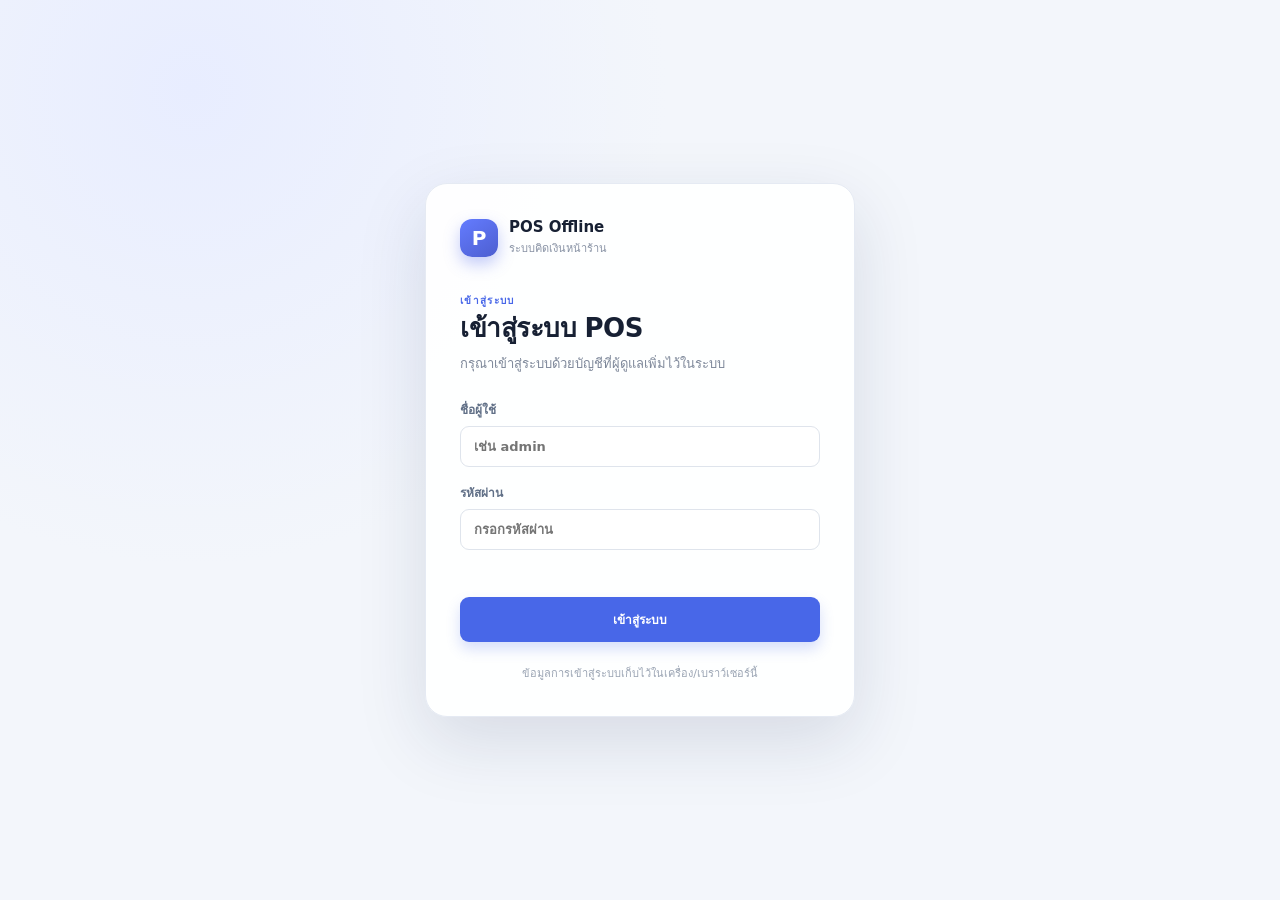
==== index.html @ cd7823b2 "Create standalone barcode POS project" ====
<!doctype html>
<html lang="th">
<head>
	<meta charset="UTF-8" />
	<meta name="viewport" content="width=device-width, initial-scale=1.0" />
	<meta name="theme-color" content="#0b1220" />
	<meta name="description" content="POS ออฟไลน์สำหรับร้านค้า" />
	<meta http-equiv="Cache-Control" content="no-cache, no-store, must-revalidate" />
	<meta http-equiv="Pragma" content="no-cache" />
	<link rel="manifest" href="./pos-offline/manifest.webmanifest" />
	<link rel="stylesheet" href="./pos-offline/styles-fixed.css?v=44" />
	<title>POS สแกนบาร์โค้ด - จุดขาย</title>
</head>
<body>
<script>window.POS_SHOP_ID='barcode-pos';window.POS_SHOP_NAME='POS สแกนบาร์โค้ด';window.POS_BARCODE_POS=true;</script>
<div class="auth-gate" id="authGate">
	<div class="auth-card">
		<div class="auth-brand"><div class="brand-mark">P</div><div><strong>POS Offline</strong><small>ระบบคิดเงินหน้าร้าน</small></div></div>
		<p class="eyebrow" id="authEyebrow">เข้าสู่ระบบ</p>
		<h1 id="authTitle">เข้าสู่ระบบ POS</h1>
		<p class="auth-description" id="authDescription">กรุณาเข้าสู่ระบบเพื่อใช้งานระบบขายสินค้า</p>
		<form id="authForm" autocomplete="on">
			<label>ชื่อผู้ใช้<input id="authUsername" name="username" autocomplete="username" required placeholder="เช่น admin" /></label>
			<label>รหัสผ่าน<input id="authPassword" name="password" type="password" autocomplete="current-password" required placeholder="กรอกรหัสผ่าน" /></label>
			<label class="auth-confirm-field" id="authConfirmField">ยืนยันรหัสผ่าน<input id="authConfirmPassword" name="confirmPassword" type="password" autocomplete="new-password" placeholder="กรอกรหัสผ่านอีกครั้ง" /></label>
			<p class="auth-message" id="authMessage" role="alert"></p>
			<button class="primary-button auth-submit" type="submit" id="authSubmit">เข้าสู่ระบบ</button>
		</form>
		<p class="auth-note">ข้อมูลการเข้าสู่ระบบเก็บไว้ในเครื่อง/เบราว์เซอร์นี้</p>
	</div>
</div>
<div class="app-shell">
	<aside class="sidebar">
		<div class="brand">
			<div class="brand-mark">P</div>
			<div><strong>POS Offline</strong><small>ระบบคิดเงินหน้าร้าน</small></div>
		</div>
		<nav class="nav-list" aria-label="เมนูหลัก"><button class="nav-item active" data-view="sales"><span>▣</span> ขายสินค้า</button><button class="nav-item" data-view="products"><span>□</span> จัดการสินค้า</button><button class="nav-item" data-view="reports"><span>◒</span> รายงานยอดขาย</button><button class="nav-item" data-view="settings"><span>⚙</span> ตั้งค่าร้าน</button></nav>
		<div class="sidebar-footer">
			<div class="offline-pill"><i></i> ทำงานแบบออฟไลน์</div>
			<div class="version">v1.0 &bull; ข้อมูลเก็บในเครื่องนี้</div>
		</div>
	</aside>
	<main class="main-content"><header class="topbar">
		<div class="mobile-brand">
			<div class="brand-mark">P</div>
			<strong>POS Offline</strong></div>
		<div class="topbar-store"><span class="store-dot"></span><span id="storeNameTop">ร้านค้าของฉัน</span></div>
		<div class="topbar-actions"><span class="date-label" id="todayLabel"></span><button class="logout-button topbar-logout" id="logoutBtn" type="button" onclick="window.posLogout ? window.posLogout() : (sessionStorage.removeItem('pos_session_v1'), sessionStorage.removeItem('pos_session_user_v1'), document.body.classList.remove('pos-authenticated'), document.getElementById('authGate').setAttribute('aria-hidden', 'false'))">ออกจากระบบ</button></div>
		</header>
		<section id="salesView" class="view active-view">
			<div class="page-heading">
				<div>
					<p class="eyebrow">จุดขาย / วันนี้</p>
					<h1>ขายสินค้า</h1>
				</div>
				<span class="status-badge"><i></i> พร้อมขาย</span></div>
			<div class="sales-layout">
				<section class="catalog-panel panel">
					<div class="panel-header">
						<div>
							<h2>รายการสินค้า</h2>
							<p>เลือกสินค้าเพื่อเพิ่มลงตะกร้า</p>
						</div>
						<button class="outline-button" id="goProductsBtn">จัดการสินค้า</button></div>
					<div class="catalog-tools"><label class="search-box"><span>⌕</span><input id="productSearch" type="search" placeholder="ค้นหาชื่อสินค้า หรือ SKU" /></label>
						<div class="category-tabs" id="categoryTabs"></div>
					</div>
					<div class="product-grid" id="productGrid"></div>
				</section>
				<aside class="cart-panel panel">
					<div class="panel-header cart-header">
						<div>
							<h2>รายการขาย</h2>
							<p><span id="cartCount">0</span> รายการในตะกร้า</p>
						</div>
						<button class="text-button danger" id="clearCartBtn">ล้างตะกร้า</button></div>
					<div class="cart-items" id="cartItems">
						<div class="empty-state">
							<div class="empty-icon">🛒</div>
							<strong>ยังไม่มีสินค้า</strong><span>เลือกสินค้าจากรายการด้านซ้าย</span></div>
					</div>
					<div class="cart-summary">
						<div class="summary-row"><span>รวมก่อนส่วนลด</span><strong id="subtotalText">฿0.00</strong></div>
						<div class="summary-row"><span>ส่วนลด</span><strong id="discountText">฿0.00</strong></div>
						<div class="summary-total"><span>ยอดสุทธิ</span><strong id="totalText">฿0.00</strong></div>
						<button class="primary-button checkout-button" id="checkoutBtn" disabled="disabled">ชำระเงิน <span>&rarr;</span></button></div>
				</aside>
			</div>
		</section>
		<section id="productsView" class="view">
			<div class="page-heading">
				<div>
					<p class="eyebrow">คลังสินค้า / จัดการ</p>
					<h1>จัดการสินค้า</h1>
				</div>
				<button class="primary-button" id="addProductBtn">＋ เพิ่มสินค้า</button></div>
			<div class="panel table-panel">
				<div class="panel-header">
					<div>
						<h2>สินค้าทั้งหมด</h2>
						<p id="productCountLabel">0 รายการ</p>
					</div>
					<label class="search-box compact"><span>⌕</span><input id="manageSearch" type="search" placeholder="ค้นหาสินค้า" /></label></div>
				<div class="table-wrap">
					<table>
						<thead>
							<tr>
								<th>สินค้า</th>
								<th>SKU</th>
								<th>หมวดหมู่</th>
								<th>ราคาขาย</th>
								<th>คงเหลือ</th>
								<th></th>
							</tr>
						</thead>
						<tbody id="productsTable"></tbody>
					</table>
				</div>
			</div>
		</section>
		<section id="reportsView" class="view">
			<div class="page-heading">
				<div>
					<p class="eyebrow">ภาพรวม / รายงาน</p>
					<h1>รายงานยอดขาย</h1>
				</div>
				<span class="date-chip" id="reportDate"></span></div>
			<div class="stats-grid">
				<div class="stat-card"><span>ยอดขายวันนี้</span><strong id="reportSales">฿0.00</strong><small id="reportOrders">0 ออเดอร์</small></div>
				<div class="stat-card accent"><span>จำนวนสินค้าที่ขาย</span><strong id="reportItems">0</strong><small>ชิ้น</small></div>
				<div class="stat-card"><span>สินค้าในคลัง</span><strong id="reportStock">0</strong><small>รายการ</small></div>
			</div>
			<div class="panel table-panel">
				<div class="panel-header">
					<div>
						<h2>รายการขายล่าสุด</h2>
						<p>ประวัติการขายที่บันทึกไว้ในเครื่อง</p>
					</div>
				</div>
				<div class="table-wrap">
					<table>
						<thead>
							<tr>
								<th>เลขที่ใบเสร็จ</th>
								<th>เวลา</th>
								<th>จำนวน</th>
								<th>ยอดสุทธิ</th>
								<th>การชำระเงิน</th>
							</tr>
						</thead>
						<tbody id="salesTable"></tbody>
					</table>
				</div>
			</div>
		</section>
		<section id="settingsView" class="view">
			<div class="page-heading">
				<div>
					<p class="eyebrow">ระบบ / ตั้งค่า</p>
					<h1>ตั้งค่าร้าน</h1>
				</div>
				<span class="status-badge"><i></i> บันทึกในเครื่อง</span></div>
			<div class="settings-grid">
				<div class="panel form-panel">
					<div class="panel-header">
						<div>
							<h2>ข้อมูลร้าน</h2>
							<p>เว้นไว้ก่อนได้ แล้วค่อยกรอกภายหลัง</p>
						</div>
					</div>
					<form id="settingsForm"><label>ชื่อร้าน<input name="storeName" placeholder="ร้านค้าของฉัน" type="text" /></label><label>ที่อยู่ร้าน<textarea name="storeAddress" rows="3" placeholder="ที่อยู่สำหรับแสดงบนใบเสร็จ"></textarea></label>
						<div class="form-row"><label>เบอร์โทร<input name="storePhone" placeholder="08x-xxx-xxxx" type="text" /></label><label>เลขประจำตัวผู้เสียภาษี<input name="taxId" placeholder="ถ้ามี" type="text" /></label></div>
						<button class="primary-button" type="submit">บันทึกข้อมูลร้าน</button></form>
					<div class="admin-management-panel">
						<div class="admin-panel-heading"><div><h3>จัดการแอดมิน</h3><p>เพิ่มบัญชีใหม่ได้เมื่อเข้าสู่ระบบด้วยแอดมินผ่าน Supabase Dashboard</p></div><span class="admin-local-badge">ผู้ดูแลระบบ</span></div>
						<p class="admin-message info">บัญชีที่เพิ่มใน Supabase เท่านั้นจึงจะเข้าสู่ระบบได้ทุกเครื่อง ห้ามใช้บัญชีที่ยังไม่ได้เพิ่มในฐานข้อมูล</p>
						<form id="adminForm" class="admin-form"><div class="form-row"><label>ชื่อผู้ใช้ใหม่<input id="newAdminUsername" name="username" type="text" autocomplete="off" placeholder="เช่น cashier" required /></label><label>รหัสผ่าน<input id="newAdminPassword" name="password" type="password" autocomplete="new-password" placeholder="อย่างน้อย 6 ตัวอักษร" required /></label></div><label>ยืนยันรหัสผ่าน<input id="newAdminConfirm" name="confirmPassword" type="password" autocomplete="new-password" placeholder="กรอกรหัสผ่านอีกครั้ง" required /></label><button class="outline-button" type="submit">เพิ่มแอดมิน</button><p class="admin-message" id="adminMessage" role="alert"></p></form>
						<div class="admin-list" id="adminList"></div>
					</div>
					<div class="data-danger-panel">
						<h3>ล้างข้อมูลระบบ</h3>
						<p>ปุ่มนี้ใช้สำหรับล้างข้อมูลทั้งเว็บไซต์ ได้แก่ สินค้า รายการขาย และการตั้งค่าร้าน ข้อมูลที่ล้างแล้วไม่สามารถกู้คืนได้</p>
						<button class="danger-button" id="resetDemoBtn" type="button">ล้างข้อมูลทั้งเว็บไซต์</button>
					</div>
				</div>
				<div class="panel info-panel">
					<div class="info-icon">⌁</div>
					<h2>โหมดออฟไลน์</h2>
					<p>ข้อมูลสินค้า การขาย และการตั้งค่าจะถูกเก็บไว้ในเบราว์เซอร์ของเครื่องนี้ ใช้งานต่อได้แม้ไม่มีอินเทอร์เน็ต</p>
					<div class="info-line"><span>สถานะพื้นที่จัดเก็บ</span><strong>พร้อมใช้งาน</strong></div>
					<div class="info-line"><span>การพิมพ์ใบเสร็จ</span><strong>A4 / PDF</strong></div>
				</div>
			</div>
		</section>
	</main></div>
<div class="modal-backdrop" id="productModal">
	<div class="modal">
		<div class="modal-heading">
			<div>
				<p class="eyebrow">คลังสินค้า</p>
				<h2 id="productModalTitle">เพิ่มสินค้า</h2>
			</div>
			<button class="close-button" data-close="productModal">&times;</button></div>
		<form id="productForm"><input type="hidden" name="id" /><label>ชื่อสินค้า *<input name="name" required="" placeholder="เช่น LED Racer 13.5w แสงขาว" type="text" /></label>
			<div class="form-row"><label>SKU / บาร์โค้ด<input name="sku" placeholder="ระบบสร้างให้อัตโนมัติ" type="text" /><small class="field-hint">สินค้าใหม่จะรันเลขให้อัตโนมัติ แก้ไขเองได้</small></label><label>หมวดหมู่<select name="category" id="productCategorySelect"></select></label></div>
			<div class="form-row"><label>ราคาขาย *<input name="price" type="number" min="0" step="0.01" required="" placeholder="0.00" /></label><label>จำนวนคงเหลือ<input name="stock" type="number" min="0" step="1" required="" placeholder="0" /></label></div>
			<div class="modal-actions"><button type="button" class="outline-button" data-close="productModal">ยกเลิก</button><button class="primary-button" type="submit">บันทึกสินค้า</button></div>
		</form></div>
</div>
<div class="modal-backdrop" id="paymentModal">
	<div class="modal payment-modal">
		<div class="modal-heading">
			<div>
				<p class="eyebrow">ชำระเงิน</p>
				<h2>รับเงินจากลูกค้า</h2>
			</div>
			<button class="close-button" data-close="paymentModal">&times;</button></div>
		<div class="payment-total"><span>ยอดที่ต้องชำระ</span><strong id="paymentTotal">฿0.00</strong></div>
		<div class="payment-methods"><button class="method active" data-method="เงินสด">เงินสด</button><button class="method" data-method="โอนเงิน">โอนเงิน</button><button class="method" data-method="บัตร">บัตร</button></div>
		<div class="payment-discount"><label for="paymentDiscountInput">ส่วนลด (%)</label><div><input id="paymentDiscountInput" type="number" min="0" max="100" step="0.01" placeholder="0" inputmode="decimal" /><strong id="paymentDiscountAmount">฿0.00</strong></div></div>
		<label id="cashInputLabel">รับเงินมา<input id="cashReceived" type="number" min="0" step="0.01" placeholder="0.00" /></label>
		<div class="change-box"><span>เงินทอน</span><strong id="changeText">฿0.00</strong></div>
		<div class="modal-actions"><button type="button" class="outline-button" data-close="paymentModal">ยกเลิก</button><button class="primary-button" id="confirmPaymentBtn">ยืนยันการขาย</button></div>
	</div>
</div>
<div class="modal-backdrop" id="receiptModal">
	<div class="modal receipt-modal">
		<div class="modal-heading no-print">
			<div>
				<p class="eyebrow">ขายสำเร็จ</p>
				<h2>ใบเสร็จรับเงิน</h2>
			</div>
			<button class="close-button" data-close="receiptModal">&times;</button></div>
		<div class="receipt-paper" id="receiptPaper"></div>
		<div class="modal-actions no-print"><button class="outline-button" data-close="receiptModal">ปิด</button><button class="primary-button" id="printReceiptBtn">พิมพ์ใบเสร็จ A4</button></div>
	</div>
</div>
<script src="./pos-offline/shop-scope.js"></script>
<script src="./pos-offline/persistence-guard.js"></script>
<script src="./pos-offline/imported-data.js"></script>
<script src="./pos-offline/persistence-guard.js"></script>
<script src="./pos-offline/category-sync.js"></script>
<script src="./pos-offline/supabase-client.js?v=45"></script>
<script src="./pos-offline/auth-support.js?v=51"></script>
<script src="./pos-offline/app.js?v=44"></script>
<script src="./pos-offline/sku-support.js?v=44"></script>
<script src="./pos-offline/discount-support.js?v=44"></script>
<script src="./pos-offline/product-search-support.js?v=44"></script>
<script src="./pos-offline/unit-support.js?v=45"></script>
<script src="./pos-offline/unit-display-support.js?v=44"></script>
<script src="./pos-offline/receipt-template.js?v=44"></script>
<script src="./pos-offline/cloud-sync.js?v=45"></script>
<script src="./pos-offline/hidden-products-support.js?v=2"></script>
<script src="./barcode-scanner-support.js?v=1"></script>
</body>
</html>
---- pos-offline/styles-fixed.css ----
:root {
  --ink: #172033;
  --muted: #7d8799;
  --line: #e8ebf0;
  --bg: #f5f7fb;
  --panel: #fff;
  --navy: #0b1220;
  --blue: #4867e8;
  --blue-soft: #eef1ff;
  --green: #1aa674;
  --red: #dd5360;
  --shadow: 0 10px 35px rgba(22, 35, 66, .06);
  font-family: Inter, "Noto Sans Thai", system-ui, -apple-system, "Segoe UI", sans-serif;
}
* { box-sizing: border-box; }
body { margin: 0; color: var(--ink); background: var(--bg); font-size: 14px; }
button, input, select, textarea { font: inherit; }
button { border: 0; cursor: pointer; }
.app-shell { display: flex; min-height: 100vh; }
.sidebar { background: var(--navy); color: #fff; width: 248px; padding: 25px 16px 18px; display: flex; flex-direction: column; position: fixed; inset: 0 auto 0 0; }
.brand, .mobile-brand { display: flex; align-items: center; gap: 11px; }
.brand-mark { width: 38px; height: 38px; border-radius: 12px; display: grid; place-items: center; background: #5269ec; color: #fff; font-weight: 800; font-size: 20px; box-shadow: 0 7px 16px rgba(82, 105, 236, .35); }
.brand strong { display: block; font-size: 15px; }
.brand small { display: block; color: #9da6b9; font-size: 11px; margin-top: 3px; }
.nav-list { display: grid; gap: 7px; margin-top: 50px; }
.nav-item { background: transparent; color: #9da6b9; text-align: left; border-radius: 10px; padding: 13px 14px; transition: .2s; display: flex; gap: 13px; align-items: center; }
.nav-item span { width: 20px; text-align: center; font-size: 17px; }
.nav-item:hover, .nav-item.active { background: #1b2941; color: #fff; }
.nav-item.active { box-shadow: inset 3px 0 var(--blue); }
.sidebar-footer { margin-top: auto; }
.offline-pill { background: #182941; border-radius: 8px; padding: 10px 11px; color: #b9c5d8; font-size: 12px; }
.offline-pill i, .status-badge i { display: inline-block; width: 7px; height: 7px; background: #35c994; border-radius: 50%; margin-right: 7px; }
.version { font-size: 10px; color: #68748b; margin-top: 13px; }
.main-content { margin-left: 248px; width: calc(100% - 248px); }
.topbar { height: 70px; background: #fff; border-bottom: 1px solid var(--line); display: flex; align-items: center; justify-content: space-between; padding: 0 37px; }
.topbar-store { display: flex; align-items: center; gap: 9px; color: #657087; font-size: 13px; }
.store-dot { width: 8px; height: 8px; background: #5269ec; border-radius: 50%; }
.topbar-actions { display: flex; align-items: center; gap: 16px; color: var(--muted); font-size: 12px; }
.icon-button { background: #f4f6fa; border: 1px solid var(--line); width: 32px; height: 32px; border-radius: 9px; color: #68748b; }
.mobile-brand { display: none; }
.view { display: none; padding: 32px 37px 54px; max-width: 1500px; margin: auto; }
.active-view { display: block; }
.page-heading { display: flex; align-items: center; justify-content: space-between; margin-bottom: 25px; }
.eyebrow { margin: 0 0 6px; text-transform: uppercase; letter-spacing: 1.3px; font-weight: 750; font-size: 10px; color: var(--blue); }
h1, h2, p { margin-top: 0; }
h1 { font-size: 29px; line-height: 1.15; margin-bottom: 0; letter-spacing: -.5px; }
h2 { font-size: 16px; margin-bottom: 4px; }
.status-badge, .date-chip { padding: 8px 12px; border-radius: 20px; background: #eafaf4; color: #1b9d71; font-size: 12px; }
.date-chip { background: #fff; color: #778398; border: 1px solid var(--line); }
.sales-layout { display: grid; grid-template-columns: minmax(0, 1.5fr) minmax(350px, .8fr); gap: 22px; align-items: start; }
.panel { background: var(--panel); border: 1px solid #edf0f5; border-radius: 15px; box-shadow: var(--shadow); }
.catalog-panel { min-height: 650px; }
.cart-panel { position: sticky; top: 20px; }
.panel-header { padding: 21px 22px; display: flex; justify-content: space-between; align-items: center; border-bottom: 1px solid #f0f2f6; }
.panel-header p { color: var(--muted); margin: 0; font-size: 12px; }
.outline-button, .primary-button, .text-button { border-radius: 9px; padding: 10px 14px; font-weight: 650; font-size: 12px; }
.outline-button { background: #fff; border: 1px solid #dfe4ee; color: #546176; }
.outline-button:hover { background: #f6f8fc; }
.primary-button { background: var(--blue); color: #fff; box-shadow: 0 7px 14px rgba(72, 103, 232, .22); }
.primary-button:hover { background: #3855d0; }
.text-button { background: transparent; color: var(--blue); padding: 6px; }
.text-button.danger { color: var(--red); }
.catalog-tools { padding: 17px 22px 12px; display: block; }
.catalog-tools > .search-box { width: 100%; max-width: none; margin-bottom: 12px; }
.search-box { display: flex; align-items: center; gap: 9px; border: 1px solid #e1e5ed; border-radius: 9px; background: #fff; padding: 0 12px; height: 39px; flex: 1; color: #9ba4b3; }
.search-box.compact { max-width: 245px; }
.manage-search-area { position: relative; }
.product-search-list { position: absolute; top: calc(100% + 7px); right: 0; z-index: 20; width: min(380px, 100%); max-height: 330px; overflow: auto; padding: 6px; border: 1px solid #e2e6ef; border-radius: 12px; background: #fff; box-shadow: 0 16px 35px rgba(22, 35, 66, .14); }
.product-search-option { display: block; width: 100%; padding: 10px 11px; border-radius: 8px; background: #fff; color: var(--ink); text-align: left; }
.product-search-option:hover, .product-search-option.active { background: var(--blue-soft); }
.product-search-option strong, .product-search-option small { display: block; overflow: hidden; text-overflow: ellipsis; white-space: nowrap; }
.product-search-option strong { font-size: 12px; }
.product-search-option small { margin-top: 3px; color: #8b95a7; font-size: 10px; }
.search-box input { border: 0; outline: 0; width: 100%; height: 100%; color: var(--ink); background: transparent; }
.search-trigger { border: 0; background: var(--blue-soft); color: var(--blue); border-radius: 7px; padding: 7px 10px; font-size: 11px; font-weight: 700; white-space: nowrap; }
.search-trigger:hover { background: #dfe5ff; }
.search-box.compact .search-trigger { display: none; }
.category-tabs { display: flex; gap: 6px; flex-wrap: wrap; position: relative; z-index: 2; }
.category-tab { background: #f5f7fa; color: #788398; padding: 8px 11px; border-radius: 8px; border: 1px solid transparent; font-size: 11px; }
.category-tab.active { background: var(--blue-soft); border-color: #d9dfff; color: var(--blue); font-weight: 700; }
.product-grid { display: grid; grid-template-columns: repeat(auto-fill, minmax(165px, 1fr)); gap: 12px; padding: 12px 22px 25px; }
.product-card { border: 1px solid #e9edf3; border-radius: 11px; background: #fff; padding: 14px; text-align: left; transition: .2s; position: relative; }
.product-card:hover { border-color: #bfc9ff; box-shadow: 0 6px 18px rgba(72, 103, 232, .1); transform: translateY(-1px); }
.product-card.out { opacity: .5; cursor: not-allowed; }
.product-icon { width: 40px; height: 40px; border-radius: 11px; display: grid; place-items: center; margin-bottom: 13px; font-size: 20px; background: #eef1ff; }
.product-card:nth-child(3n) .product-icon { background: #fff4dc; }
.product-card:nth-child(3n+1) .product-icon { background: #e7f8f2; }
.product-name { font-weight: 700; font-size: 13px; white-space: nowrap; overflow: hidden; text-overflow: ellipsis; }
.product-meta { color: #9aa4b3; font-size: 11px; margin-top: 4px; }
.product-price { font-size: 15px; font-weight: 800; margin-top: 13px; }
.stock { font-size: 10px; color: var(--green); margin-top: 4px; }
.stock.low { color: #d58b16; }
.hidden-product-field { display: grid !important; grid-template-columns: 14px minmax(0, 1fr); column-gap: 7px; align-items: start; margin: 0 0 10px; padding: 0; border: 0; background: transparent; color: var(--muted); font-size: 10px !important; font-weight: 400 !important; }
.hidden-product-field input { grid-column: 1; grid-row: 1 / span 2; width: 14px !important; height: 14px; margin: 1px 0 0 !important; padding: 0 !important; }
.hidden-product-field .hidden-product-label { grid-column: 2; grid-row: 1; color: #68758c; font-size: 10px; line-height: 1.35; font-weight: 500; }
.hidden-product-field small { grid-column: 2; grid-row: 2; display: block; margin: 2px 0 0; color: var(--muted); font-size: 9px; line-height: 1.35; font-weight: 400; }
.hidden-product-actions { display: flex; gap: 6px; justify-content: flex-end; }
.hidden-products-nav { color: #7887b6; }
.hidden-products-nav.active { color: var(--blue); }
html.shop-no-stock-check #productGrid .stock,
html.shop-no-stock-check #productsView .table-panel table th:nth-child(6),
html.shop-no-stock-check #productsView .table-panel table td:nth-child(6),
html.shop-no-stock-check #reportStock,
html.shop-no-stock-check #reportStock + small,
html.shop-no-stock-check .stat-card:has(#reportStock) { display: none !important; }
.cart-header { padding-bottom: 17px; }
.cart-items { min-height: 280px; max-height: 420px; overflow: auto; padding: 12px 17px; }
.empty-state { min-height: 260px; display: flex; flex-direction: column; justify-content: center; align-items: center; color: #9ea7b7; gap: 6px; font-size: 12px; }
.empty-state strong { color: #657087; font-size: 13px; }
.empty-icon { font-size: 34px; opacity: .5; margin-bottom: 5px; }
.cart-item { display: grid; grid-template-columns: 1fr auto; gap: 8px; padding: 12px 5px; border-bottom: 1px solid #f1f3f6; }
.cart-item:last-child { border-bottom: 0; }
.cart-item-name { font-weight: 650; font-size: 12px; }
.cart-item-price { font-size: 12px; font-weight: 750; text-align: right; }
.cart-item-sub { color: #919aaa; font-size: 10px; margin-top: 5px; }
.qty-control { display: flex; align-items: center; gap: 8px; margin-top: 8px; }
.qty-control button { width: 22px; height: 22px; border-radius: 6px; background: #f1f3f8; color: #647087; }
.qty-control span { font-size: 11px; min-width: 12px; text-align: center; }
.cart-summary { border-top: 1px solid #f0f2f6; padding: 18px 22px 20px; }
.summary-row, .summary-total { display: flex; justify-content: space-between; align-items: center; margin-bottom: 11px; color: #7f899a; font-size: 12px; }
.summary-row strong { color: #4b566a; }
.discount-editor { display: flex; align-items: center; justify-content: space-between; gap: 12px; margin: 4px 0 12px; color: #7f899a; font-size: 12px; }
.discount-editor input { width: 110px; border: 1px solid #dfe4ec; border-radius: 7px; padding: 7px 9px; color: var(--ink); outline: 0; text-align: right; font-size: 12px; }
.discount-editor input:focus { border-color: #9eafff; box-shadow: 0 0 0 3px rgba(72, 103, 232, .1); }
.discount-editor > div { display: flex; align-items: center; gap: 8px; }
.discount-editor small { color: var(--muted); font-size: 10px; white-space: nowrap; }
.summary-total { font-size: 16px; color: var(--ink); padding-top: 5px; margin-bottom: 16px; }
.summary-total strong { font-size: 21px; }
.checkout-button { width: 100%; display: flex; justify-content: space-between; align-items: center; font-size: 13px; }
.checkout-button:disabled { background: #d4d9e5; box-shadow: none; cursor: not-allowed; }
.table-panel { overflow: hidden; }
.table-wrap { overflow: auto; }
table { width: 100%; border-collapse: collapse; min-width: 650px; }
th, td { text-align: left; padding: 15px 22px; border-bottom: 1px solid #f0f2f6; font-size: 12px; white-space: nowrap; }
th { color: #919aaa; font-size: 10px; text-transform: uppercase; letter-spacing: .6px; background: #fbfcfe; }
td { color: #47546a; }
td:first-child { font-weight: 700; color: var(--ink); }
.table-actions { display: flex; gap: 7px; justify-content: flex-end; }
.small-button { background: #f1f3f8; color: #56637a; border-radius: 7px; padding: 7px 9px; font-size: 11px; }
.small-button.delete { color: var(--red); background: #fff0f1; }
.stats-grid { display: grid; grid-template-columns: repeat(3, 1fr); gap: 17px; margin-bottom: 22px; }
.stat-card { background: #fff; border: 1px solid #edf0f5; border-radius: 14px; padding: 20px 22px; box-shadow: var(--shadow); }
.stat-card span, .stat-card small { color: #8993a5; font-size: 12px; display: block; }
.stat-card strong { display: block; font-size: 25px; margin: 14px 0 4px; }
.stat-card.accent { background: var(--navy); color: #fff; }
.stat-card.accent span, .stat-card.accent small { color: #a5b3c9; }
.settings-grid { display: grid; grid-template-columns: minmax(0, 1.25fr) minmax(280px, .75fr); gap: 22px; }
.form-panel, .info-panel { padding-bottom: 24px; }
.form-panel .panel-header { margin-bottom: 21px; }
.form-panel form { padding: 0 22px; }
.form-panel label, .modal label { display: block; color: #617087; font-size: 12px; font-weight: 650; margin-bottom: 15px; }
.form-panel input, .form-panel textarea, .modal input, .modal select { display: block; width: 100%; border: 1px solid #dfe4ec; border-radius: 8px; padding: 11px 12px; margin-top: 7px; outline: 0; color: var(--ink); background: #fff; font-size: 13px; }
.form-panel textarea { resize: vertical; }
.form-row { display: grid; grid-template-columns: 1fr 1fr; gap: 14px; }
.info-panel { padding: 28px; }
.info-icon { width: 40px; height: 40px; display: grid; place-items: center; border-radius: 12px; background: var(--blue-soft); color: var(--blue); font-size: 25px; margin-bottom: 18px; }
.info-panel h2 { font-size: 17px; }
.info-panel > p { line-height: 1.8; color: #808b9e; font-size: 12px; }
.info-line { display: flex; justify-content: space-between; border-top: 1px solid #f0f2f6; padding: 13px 0 0; margin-top: 12px; font-size: 12px; color: #7c879a; }
.info-line strong { color: var(--green); }
.modal-backdrop { display: none; position: fixed; inset: 0; z-index: 10; background: rgba(11, 18, 32, .55); align-items: center; justify-content: center; padding: 20px; }
.modal-backdrop.open { display: flex; }
.modal { background: #fff; border-radius: 16px; width: min(500px, 100%); padding: 25px; box-shadow: 0 20px 70px rgba(9, 16, 30, .25); max-height: 92vh; overflow: auto; }
.modal-heading { display: flex; justify-content: space-between; align-items: flex-start; margin-bottom: 22px; }
.modal-heading h2 { font-size: 20px; margin: 0; }
.close-button { background: #f1f3f7; color: #6d788b; width: 30px; height: 30px; border-radius: 8px; font-size: 20px; line-height: 1; }
.modal-actions { display: flex; justify-content: flex-end; gap: 9px; margin-top: 23px; }
.payment-modal { width: min(430px, 100%); }
.payment-total { background: #f5f7ff; border-radius: 11px; padding: 17px; display: flex; justify-content: space-between; align-items: center; color: #6d7890; font-size: 12px; }
.payment-total strong { color: var(--blue); font-size: 23px; }
.payment-methods { display: grid; grid-template-columns: repeat(3, 1fr); gap: 7px; margin: 18px 0; }
.method { background: #f5f6f9; color: #788398; border-radius: 8px; padding: 10px; font-size: 12px; }
.method.active { background: var(--blue-soft); color: var(--blue); font-weight: 700; }
.change-box { display: flex; justify-content: space-between; align-items: center; border: 1px dashed #cfd5e0; border-radius: 9px; padding: 12px 13px; margin-top: 17px; color: #788398; font-size: 12px; }
.change-box strong { color: var(--green); font-size: 17px; }
.payment-discount { display: flex; justify-content: space-between; align-items: center; margin: 14px 0; color: #788398; font-size: 12px; }
.payment-discount label { margin: 0; color: #788398; font-size: 12px; }
.payment-discount > div { display: flex; align-items: center; gap: 10px; }
.payment-discount input { width: 82px; border: 1px solid #dfe4ec; border-radius: 7px; padding: 7px 9px; color: var(--ink); outline: 0; text-align: right; font-size: 12px; }
.payment-discount input:focus { border-color: #9eafff; box-shadow: 0 0 0 3px rgba(72, 103, 232, .1); }
.payment-discount strong { color: var(--red); min-width: 72px; text-align: right; }
.receipt-modal { width: min(760px, 100%); }
.receipt-paper { background: #fff; border: 1px solid #eef0f4; padding: 34px 46px; color: #111; min-height: 400px; overflow: auto; }
.hidden { display: none !important; }

/* Invoice / A4 receipt */
.invoice-paper { background: #fff; color: #36508f; border: 1px solid #c8d0e6; padding: 28px 32px; min-height: 760px; font-family: Arial, "Noto Sans Thai", sans-serif; }
.invoice-page + .invoice-page { margin-top: 24px; }
.invoice-header { display: grid; grid-template-columns: 1.2fr 1fr .95fr; gap: 16px; align-items: start; border-bottom: 1px solid #7890c4; padding-bottom: 14px; }
.invoice-shop h3 { font-size: 18px; margin: 0 0 5px; color: #2e4b95; }
.invoice-shop strong { font-size: 12px; color: #4260a5; }
.invoice-shop p { font-size: 10px; line-height: 1.5; margin: 5px 0 0; color: #526ba4; }
.invoice-title-box { border: 1px solid #7890c4; text-align: center; padding: 8px 6px; margin-top: 3px; }
.invoice-title-box h2 { font-size: 16px; margin: 0 0 3px; color: #36508f; }
.invoice-title-box strong { font-size: 9px; letter-spacing: .3px; }
.invoice-meta { font-size: 10px; line-height: 1.8; color: #526ba4; }
.invoice-meta div { display: flex; justify-content: space-between; gap: 8px; }
.invoice-meta b { font-weight: 600; color: #36508f; }
.invoice-customer { display: grid; grid-template-columns: 1.5fr 1fr 1.2fr; border-bottom: 1px solid #7890c4; padding: 12px 4px; font-size: 10px; gap: 14px; }
.invoice-customer span { display: block; font-weight: 600; }
.invoice-customer b { display: block; margin-top: 4px; color: #243c7a; min-height: 14px; }
.invoice-items { width: 100%; max-width: 180mm; min-width: 0; border-collapse: collapse; table-layout: fixed; margin: 14px auto 0; color: #304b8f; }
.invoice-items th, .invoice-items td { border: 1px solid #8da0cb; padding: 6px 5px; font-size: 10px; background: #fff; text-align: center; vertical-align: middle; white-space: normal; overflow-wrap: anywhere; }
.invoice-items th { background: #e9edf8; font-weight: 700; line-height: 1.4; }
.invoice-items th small { font-size: 9px; font-weight: 500; }
.invoice-items td { height: 29px; color: #304b8f; }
.invoice-items .col-item { width: 6%; }.invoice-items .col-code { width: 14%; font-size: 9px; }.invoice-items .col-description { text-align: left; width: 28%; overflow-wrap: anywhere; }.invoice-items .col-qty { width: 8%; }.invoice-items .col-unit { width: 7%; }.invoice-items .col-price { width: 14%; text-align: right; }.invoice-items .col-discount { width: 10%; text-align: right; }.invoice-items .col-amount { width: 13%; text-align: right; }
.invoice-items th:nth-child(1), .invoice-items td.col-item { width: 6%; }.invoice-items th:nth-child(2), .invoice-items td.col-code { width: 14%; }.invoice-items th:nth-child(3), .invoice-items td.col-description { width: 28%; }.invoice-items th:nth-child(4), .invoice-items td.col-qty { width: 8%; }.invoice-items th:nth-child(5), .invoice-items td.col-unit { width: 7%; }.invoice-items th:nth-child(6), .invoice-items td.col-price { width: 14%; }.invoice-items th:nth-child(7), .invoice-items td.col-discount { width: 10%; }.invoice-items th:nth-child(8), .invoice-items td.col-amount { width: 13%; }
.invoice-items td small { font-size: 8px; }.invoice-items .blank-row td { height: 27px; }
.invoice-bottom { display: grid; grid-template-columns: 1fr 285px; gap: 18px; margin-top: 16px; align-items: end; }
.invoice-note { border: 1px solid #8da0cb; min-height: 120px; padding: 10px 12px; color: #526ba4; font-size: 10px; line-height: 1.7; }.invoice-note p { margin: 0; }.invoice-note .note-en { margin-top: 10px; font-size: 9px; }
.invoice-totals { border: 1px solid #8da0cb; color: #526ba4; font-size: 10px; }.invoice-totals > div { display: flex; justify-content: space-between; padding: 7px 10px; border-bottom: 1px solid #c4cee4; }.invoice-totals > div:last-child { border-bottom: 0; }.invoice-totals b { color: #2d478a; }.invoice-totals .invoice-grand { background: #e9edf8; font-size: 13px; font-weight: 800; padding-top: 10px; padding-bottom: 10px; }
.invoice-amount-text { font-size: 10px; text-align: right; margin-top: 10px; color: #526ba4; }
.invoice-signatures { display: grid; grid-template-columns: repeat(4, 1fr); gap: 18px; margin-top: 46px; color: #526ba4; text-align: center; font-size: 10px; }.invoice-signatures div { display: flex; flex-direction: column; gap: 5px; }.invoice-signatures i { display: block; border-bottom: 1px solid #6d83b6; height: 23px; }.invoice-signatures small { font-size: 9px; color: #7183ad; }

@media (max-width: 1050px) { .sales-layout { grid-template-columns: 1fr; }.cart-panel { position: static; }.catalog-panel { min-height: auto; }.cart-items { max-height: 310px; } }
@media (max-width: 760px) {
  .sidebar { width: 70px; padding: 18px 10px; }.sidebar .brand strong, .sidebar .brand small, .sidebar-footer { display: none; }.brand { justify-content: center; }.nav-list { margin-top: 38px; }.nav-item { justify-content: center; padding: 13px 0; }.nav-item span { margin: 0; }.nav-item.active { box-shadow: none; }.main-content { margin-left: 70px; width: calc(100% - 70px); }.topbar { padding: 0 18px; }.mobile-brand { display: flex; }.mobile-brand strong { font-size: 14px; }.topbar-store, .date-label { display: none; }.view { padding: 24px 16px 42px; }.page-heading { align-items: flex-start; gap: 15px; }.page-heading h1 { font-size: 24px; }.page-heading .primary-button { white-space: nowrap; }.catalog-tools { display: block; }.category-tabs { margin-top: 10px; flex-wrap: nowrap; overflow: auto; }.stats-grid, .settings-grid { grid-template-columns: 1fr; }.receipt-modal { width: 100%; }.receipt-paper { padding: 12px; overflow-x: hidden; }.invoice-paper { width: 100%; min-width: 0; padding: 16px 10px; }.invoice-header { grid-template-columns: 1fr 1fr; gap: 8px; }.invoice-meta { grid-column: 1 / -1; }.invoice-customer { gap: 7px; grid-template-columns: 1.35fr 1fr 1.15fr; }.invoice-items th, .invoice-items td { padding: 5px 2px; font-size: 8px; overflow-wrap: anywhere; }.invoice-items th small { font-size: 7px; }.invoice-items .col-code { font-size: 7px; }.invoice-items .col-description { font-size: 8px; }.invoice-bottom { grid-template-columns: 1fr 1.1fr; gap: 8px; }.invoice-note, .invoice-totals { font-size: 8px; }.invoice-signatures { gap: 8px; font-size: 8px; }.invoice-signatures small { font-size: 7px; }
}
@media print { body { background: #fff; }.auth-gate, .app-shell, .no-print, .modal-backdrop { display: none !important; }#receiptModal { display: block !important; position: static; background: #fff; padding: 0; }#receiptModal .receipt-modal { box-shadow: none; width: 180mm; max-height: none; padding: 0; }#receiptModal .receipt-paper { box-sizing: content-box; width: 180mm; border: 0; padding: 0; min-height: 267mm; overflow: visible; }.invoice-paper { box-sizing: border-box; width: 180mm; min-height: 267mm; padding: 0; border: 0; overflow: hidden; }.invoice-page { break-after: page; page-break-after: always; margin-top: 0 !important; }.invoice-page:last-child { break-after: auto; page-break-after: auto; }.invoice-items { width: 180mm; table-layout: fixed; } @page { size: 210mm 297mm; margin: 15mm; } }
@media screen and (max-width: 760px) {
  html, body { overflow-x: hidden; }
  .modal-backdrop { padding: 8px; overflow-x: hidden; }
  .receipt-modal { width: 100%; max-width: 100%; overflow: hidden; }
  .receipt-paper { width: 100%; max-width: 100%; box-sizing: border-box; padding: 8px; overflow-x: hidden; }
  .invoice-paper { width: 100%; max-width: 100%; min-width: 0; box-sizing: border-box; padding: 10px 8px; overflow: hidden; }
  .invoice-items { width: 100%; max-width: 100%; table-layout: fixed; }
}

@media screen and (max-width: 760px) {
  .table-panel .panel-header { align-items: flex-start; flex-wrap: wrap; }
  .manage-search-area { flex-basis: 100%; max-width: none; }
  .manage-search-area .search-box.compact { max-width: none; }
  .product-search-list { left: 0; right: 0; width: auto; }
}

/* Usability polish: clearer hierarchy, larger touch targets, and calmer surfaces */
@media screen {
  body { background: #f3f6fb; }
  .sidebar { border-right: 1px solid rgba(255, 255, 255, .06); box-shadow: 12px 0 30px rgba(15, 29, 55, .08); }
  .brand { padding: 4px 7px; }
  .brand-mark { background: linear-gradient(145deg, #647cff, #4d5ed0); }
  .nav-list { gap: 8px; }
  .nav-item { min-height: 44px; font-size: 13px; transition: background .18s ease, color .18s ease, transform .18s ease; }
  .nav-item:hover { transform: translateX(2px); }
  .nav-item.active { background: linear-gradient(100deg, #253654, #1a2942); box-shadow: inset 3px 0 #7082ff, 0 8px 18px rgba(4, 11, 25, .12); }
  .main-content { min-width: 0; }
  .topbar { position: sticky; top: 0; z-index: 8; background: rgba(255, 255, 255, .9); box-shadow: 0 1px 0 rgba(22, 35, 66, .04), 0 8px 22px rgba(22, 35, 66, .03); backdrop-filter: blur(12px); }
  .view { padding-top: 36px; }
  .page-heading { margin-bottom: 28px; }
  .page-heading h1 { letter-spacing: -.7px; }
  .page-heading .eyebrow { letter-spacing: 1.5px; }
  .panel { border-color: #e7ebf3; box-shadow: 0 14px 36px rgba(25, 42, 76, .06); }
  .panel-header { min-height: 78px; }
  .panel-header h2 { letter-spacing: -.15px; }
  .catalog-tools { padding-top: 18px; }
  .search-box { height: 44px; border-color: #dfe5ef; box-shadow: 0 3px 10px rgba(24, 43, 78, .03); transition: border-color .18s ease, box-shadow .18s ease; }
  .search-box:focus-within { border-color: #9aaaff; box-shadow: 0 0 0 4px rgba(72, 103, 232, .1); }
  .category-tabs { gap: 8px; padding-bottom: 3px; }
  .category-tab { padding: 9px 13px; border-radius: 20px; background: #f3f5f9; transition: background .18s ease, color .18s ease, transform .18s ease; }
  .category-tab:hover { color: var(--blue); background: #edf0ff; transform: translateY(-1px); }
  .category-tab.active { background: #e9edff; border-color: #cfd7ff; box-shadow: 0 4px 9px rgba(72, 103, 232, .1); }
  .product-grid { gap: 15px; padding-top: 15px; }
  .product-card { min-height: 190px; padding: 17px; border-color: #e4e9f1; box-shadow: 0 5px 14px rgba(23, 37, 69, .025); transition: border-color .18s ease, box-shadow .18s ease, transform .18s ease; }
  .product-card:hover { border-color: #b4c0ff; box-shadow: 0 12px 24px rgba(72, 103, 232, .12); transform: translateY(-3px); }
  .product-card:focus-visible { outline: 3px solid rgba(72, 103, 232, .25); outline-offset: 2px; }
  .product-icon { width: 44px; height: 44px; }
  .product-price { color: #405bd4; }
  .cart-panel { top: 88px; }
  .cart-items { background: #fcfdff; }
  .cart-item { padding: 14px 7px; }
  .qty-control button { width: 27px; height: 27px; border: 1px solid #e0e5ee; background: #fff; transition: background .16s ease, color .16s ease; }
  .qty-control button:hover { background: #edf0ff; color: var(--blue); }
  .cart-summary { background: #fff; }
  .checkout-button { min-height: 46px; border-radius: 10px; background: linear-gradient(135deg, #556cf0, #4057d1); font-size: 13px; }
  .checkout-button:not(:disabled):hover { background: linear-gradient(135deg, #6479f5, #4057d1); transform: translateY(-1px); }
  .table-panel .panel-header { gap: 18px; }
  .table-wrap { scrollbar-color: #c8d0df transparent; }
  th, td { padding-top: 14px; padding-bottom: 14px; }
  tbody tr:hover td { background: #fafbff; }
  .small-button { min-height: 32px; padding-inline: 11px; transition: background .16s ease, color .16s ease; }
  .small-button:hover { background: #e9edff; color: var(--blue); }
  .small-button.delete:hover { background: #ffe6e9; color: #c43f4d; }
  input, select, textarea { transition: border-color .18s ease, box-shadow .18s ease; }
  input:focus, select:focus, textarea:focus { border-color: #9aaaff !important; box-shadow: 0 0 0 4px rgba(72, 103, 232, .1); }
  .modal-backdrop { background: rgba(15, 25, 45, .62); backdrop-filter: blur(3px); }
  .modal { border: 1px solid rgba(225, 230, 240, .9); box-shadow: 0 24px 70px rgba(7, 15, 31, .28); }
  .modal-heading { padding-bottom: 4px; }
  .modal-actions { padding-top: 5px; }
  .primary-button, .outline-button { min-height: 40px; transition: transform .18s ease, box-shadow .18s ease, background .18s ease; }
  .primary-button:hover, .outline-button:hover { transform: translateY(-1px); }
  .status-badge { box-shadow: 0 4px 12px rgba(26, 166, 116, .08); }
  :focus-visible { outline: 3px solid rgba(72, 103, 232, .28); outline-offset: 2px; }
}

@media screen and (max-width: 760px) {
  .topbar { height: 62px; }
  .view { padding-top: 24px; }
  .page-heading { margin-bottom: 20px; }
  .page-heading .status-badge, .page-heading .date-chip { display: none; }
  .panel-header { padding: 17px 16px; }
  .catalog-tools { padding-inline: 16px; }
  .product-grid { grid-template-columns: repeat(2, minmax(0, 1fr)); gap: 10px; padding-inline: 16px; }
  .product-card { min-height: 170px; padding: 13px; }
  .product-name { font-size: 12px; }
  .cart-panel { top: auto; }
  .table-panel .panel-header { gap: 12px; }
  .table-panel .panel-header > div { width: 100%; }
  .table-wrap table { min-width: 620px; }
  .modal { padding: 20px 16px; border-radius: 14px; }
}

@media screen {
  body:not(.pos-authenticated) .app-shell { display: none; }
  body.pos-authenticated .auth-gate { display: none; }
  body:not(.pos-authenticated) { min-height: 100vh; background: radial-gradient(circle at 15% 10%, #e8edff 0, transparent 35%), #f3f6fb; }
  .auth-gate { min-height: 100vh; display: grid; place-items: center; padding: 24px; }
  .auth-card { width: min(430px, 100%); padding: 34px; border: 1px solid #e5eaf3; border-radius: 22px; background: rgba(255, 255, 255, .96); box-shadow: 0 24px 70px rgba(25, 42, 76, .13); }
  .auth-brand { display: flex; align-items: center; gap: 11px; margin-bottom: 36px; }
  .auth-brand strong { display: block; color: var(--ink); font-size: 15px; }
  .auth-brand small { display: block; margin-top: 3px; color: #8993a5; font-size: 11px; }
  .auth-card h1 { margin: 0 0 9px; font-size: 26px; letter-spacing: -.5px; }
  .auth-description { margin: 0 0 25px; color: #7d8799; font-size: 13px; line-height: 1.65; }
  .auth-card label { display: block; margin-bottom: 16px; color: #617087; font-size: 12px; font-weight: 650; }
  .auth-card label[hidden] { display: none !important; }
  .auth-card input { display: block; width: 100%; margin-top: 7px; padding: 12px 13px; border: 1px solid #dfe4ec; border-radius: 9px; outline: 0; color: var(--ink); background: #fff; font-size: 13px; }
  .auth-submit { width: 100%; margin-top: 5px; min-height: 45px; }
  .auth-submit:disabled { opacity: .65; cursor: wait; }
  .auth-message { min-height: 18px; margin: 0 0 8px; color: #d04a59; font-size: 12px; line-height: 1.5; }
  .auth-message.success { color: var(--green); }
  .auth-note { margin: 22px 0 0; color: #9aa4b3; font-size: 11px; text-align: center; }
  .logout-button { color: #b05a64; }
}

@media screen and (max-width: 520px) {
  .auth-card { padding: 27px 21px; border-radius: 17px; }
  .auth-brand { margin-bottom: 28px; }
}
@media screen {
  .topbar-logout {
    border: 1px solid #f1c7cd;
    border-radius: 9px;
    padding: 8px 12px;
    color: #b43f4b;
    background: #fff7f8;
    font-size: 12px;
    font-weight: 700;
  }

  .topbar-logout:hover {
    background: #fff0f2;
    border-color: #d98b95;
  }

  .admin-management-panel {
    margin-top: 20px;
    padding: 16px;
    border: 1px solid #e8ebf2;
    border-radius: 14px;
    background: #fbfcff;
  }

  .admin-panel-heading {
    display: flex;
    align-items: flex-start;
    justify-content: space-between;
    gap: 12px;
    margin-bottom: 14px;
  }

  .admin-panel-heading h3 {
    margin: 0 0 4px;
    font-size: 14px;
  }

  .admin-panel-heading p {
    margin: 0;
    color: var(--muted);
    font-size: 12px;
  }

  .admin-local-badge {
    padding: 5px 8px;
    border-radius: 999px;
    color: #5269b9;
    background: #eef1ff;
    font-size: 10px;
    white-space: nowrap;
  }

  .admin-form { display: grid; gap: 11px; }
  .admin-form .outline-button { justify-self: start; }
  .admin-message { min-height: 16px; margin: 0; color: #b43f4b; font-size: 12px; }
  .admin-message.success { color: #16845d; }
  .admin-list { display: grid; gap: 8px; margin-top: 14px; }
  .admin-list-row { display: flex; align-items: center; justify-content: space-between; gap: 12px; padding: 10px 11px; border: 1px solid #edf0f5; border-radius: 10px; background: #fff; }
  .admin-list-row span { display: flex; align-items: center; gap: 8px; }
  .admin-list-row strong { font-size: 12px; }
  .admin-list-row small { color: #16845d; font-size: 10px; }
  .field-hint { display: block; margin-top: 5px; color: var(--muted); font-size: 10px; font-weight: 400; }

  .data-danger-panel {
    margin-top: 18px;
    padding: 16px;
    border: 1px solid #ffd2d7;
    border-radius: 14px;
    background: #fff7f8;
  }

  .data-danger-panel h3 {
    margin: 0 0 6px;
    color: #b43f4b;
    font-size: 14px;
  }

  .data-danger-panel p {
    margin: 0 0 12px;
    color: #8b6570;
    font-size: 12px;
    line-height: 1.6;
  }

  .danger-button {
    border: 1px solid #e7a8b0;
    border-radius: 9px;
    padding: 9px 13px;
    color: #a83240;
    background: #fff;
    font: inherit;
    font-size: 12px;
    font-weight: 700;
    cursor: pointer;
  }

  .danger-button:hover {
    border-color: #c95b68;
    color: #8d2432;
    background: #fff0f2;
  }
}
.barcode-scanner-panel {
  margin: 0 0 14px;
  padding: 12px 14px;
  border: 1px solid #dbe4f3;
  border-radius: 12px;
  background: linear-gradient(135deg, #f8fbff, #ffffff);
}

.barcode-scanner-heading,
.barcode-scanner-row {
  display: flex;
  align-items: center;
  gap: 10px;
}

.barcode-scanner-heading {
  justify-content: space-between;
  margin-bottom: 8px;
}

.barcode-scanner-heading strong {
  display: block;
  color: #172554;
  font-size: 14px;
}

.barcode-scanner-heading small {
  display: block;
  margin-top: 2px;
  color: #64748b;
  font-size: 11px;
}

.barcode-input {
  min-width: 0;
  flex: 1;
  height: 40px;
  padding: 0 12px;
  border: 2px solid #4f6bed;
  border-radius: 8px;
  background: #fff;
  color: #111827;
  font-size: 14px;
  outline: none;
}

.barcode-input:focus {
  box-shadow: 0 0 0 3px rgba(79, 107, 237, .15);
}

.barcode-add-button,
.barcode-camera-button {
  min-height: 40px;
  white-space: nowrap;
}

.barcode-scan-message {
  min-height: 16px;
  margin-top: 6px;
  color: #64748b;
  font-size: 11px;
}

.barcode-scan-message.success { color: #138a5b; }
.barcode-scan-message.error { color: #d33e3e; }
.barcode-scan-message.info { color: #315edb; }

.barcode-camera-panel {
  display: none;
  margin-top: 10px;
  padding-top: 10px;
  border-top: 1px solid #e5e7eb;
}

.barcode-camera-panel.open { display: grid; gap: 8px; }

.barcode-camera-panel video {
  width: min(100%, 420px);
  max-height: 260px;
  border-radius: 10px;
  background: #0b1220;
  object-fit: cover;
}

@media (max-width: 640px) {
  .barcode-scanner-heading,
  .barcode-scanner-row { align-items: stretch; flex-direction: column; }
  .barcode-camera-button,
  .barcode-add-button { width: 100%; }
}
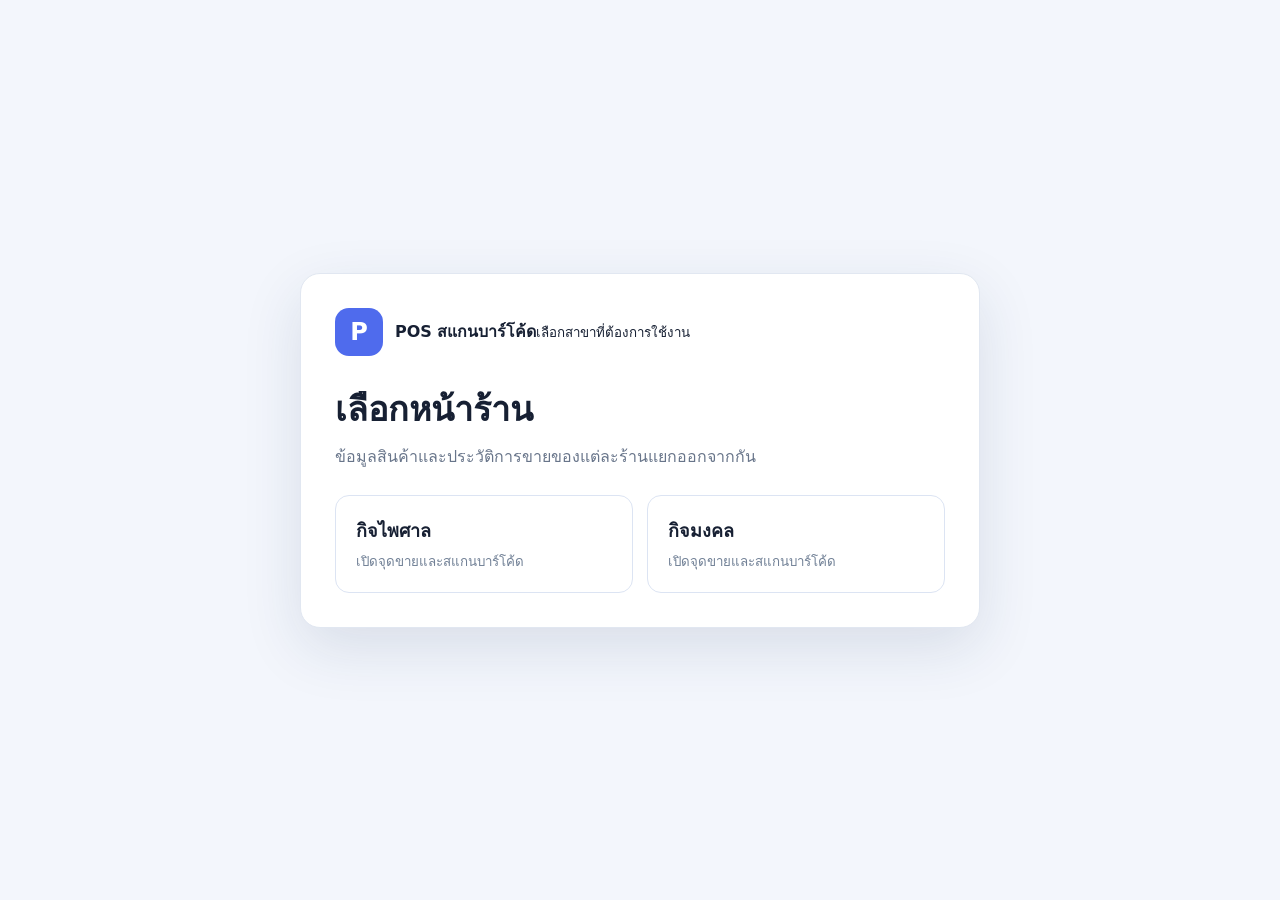
==== commit be96615e: "Split barcode POS into two stores" ====
--- a/index.html
+++ b/index.html
@@ -1,257 +1,37 @@
 <!doctype html>
 <html lang="th">
 <head>
-	<meta charset="UTF-8" />
-	<meta name="viewport" content="width=device-width, initial-scale=1.0" />
-	<meta name="theme-color" content="#0b1220" />
-	<meta name="description" content="POS ออฟไลน์สำหรับร้านค้า" />
-	<meta http-equiv="Cache-Control" content="no-cache, no-store, must-revalidate" />
-	<meta http-equiv="Pragma" content="no-cache" />
-	<link rel="manifest" href="./pos-offline/manifest.webmanifest" />
-	<link rel="stylesheet" href="./pos-offline/styles-fixed.css?v=44" />
-	<title>POS สแกนบาร์โค้ด - จุดขาย</title>
+  <meta charset="UTF-8" />
+  <meta name="viewport" content="width=device-width, initial-scale=1.0" />
+  <meta name="theme-color" content="#0b1220" />
+  <title>เลือกสาขา - POS สแกนบาร์โค้ด</title>
+  <style>
+    :root { font-family: system-ui, -apple-system, sans-serif; color: #172033; background: #f3f6fc; }
+    * { box-sizing: border-box; }
+    body { min-height: 100vh; display: grid; place-items: center; margin: 0; padding: 24px; }
+    main { width: min(680px, 100%); padding: 34px; border: 1px solid #e1e7f1; border-radius: 20px; background: #fff; box-shadow: 0 20px 60px rgba(26, 47, 92, .12); }
+    .brand { display: flex; align-items: center; gap: 12px; }
+    .mark { display: grid; place-items: center; width: 48px; height: 48px; border-radius: 14px; color: #fff; background: #4f6bed; font-size: 24px; font-weight: 800; }
+    h1 { margin: 26px 0 8px; font-size: clamp(24px, 5vw, 34px); }
+    p { margin: 0; color: #68758a; }
+    .stores { display: grid; grid-template-columns: repeat(2, minmax(0, 1fr)); gap: 14px; margin-top: 26px; }
+    a { display: block; padding: 20px; border: 1px solid #dce4f3; border-radius: 14px; color: #172033; text-decoration: none; transition: .15s ease; }
+    a:hover { border-color: #4f6bed; box-shadow: 0 8px 24px rgba(79, 107, 237, .14); transform: translateY(-2px); }
+    a strong, a small { display: block; }
+    a strong { font-size: 18px; }
+    a small { margin-top: 6px; color: #718096; }
+    @media (max-width: 560px) { main { padding: 24px; } .stores { grid-template-columns: 1fr; } }
+  </style>
 </head>
 <body>
-<script>window.POS_SHOP_ID='barcode-pos';window.POS_SHOP_NAME='POS สแกนบาร์โค้ด';window.POS_BARCODE_POS=true;</script>
-<div class="auth-gate" id="authGate">
-	<div class="auth-card">
-		<div class="auth-brand"><div class="brand-mark">P</div><div><strong>POS Offline</strong><small>ระบบคิดเงินหน้าร้าน</small></div></div>
-		<p class="eyebrow" id="authEyebrow">เข้าสู่ระบบ</p>
-		<h1 id="authTitle">เข้าสู่ระบบ POS</h1>
-		<p class="auth-description" id="authDescription">กรุณาเข้าสู่ระบบเพื่อใช้งานระบบขายสินค้า</p>
-		<form id="authForm" autocomplete="on">
-			<label>ชื่อผู้ใช้<input id="authUsername" name="username" autocomplete="username" required placeholder="เช่น admin" /></label>
-			<label>รหัสผ่าน<input id="authPassword" name="password" type="password" autocomplete="current-password" required placeholder="กรอกรหัสผ่าน" /></label>
-			<label class="auth-confirm-field" id="authConfirmField">ยืนยันรหัสผ่าน<input id="authConfirmPassword" name="confirmPassword" type="password" autocomplete="new-password" placeholder="กรอกรหัสผ่านอีกครั้ง" /></label>
-			<p class="auth-message" id="authMessage" role="alert"></p>
-			<button class="primary-button auth-submit" type="submit" id="authSubmit">เข้าสู่ระบบ</button>
-		</form>
-		<p class="auth-note">ข้อมูลการเข้าสู่ระบบเก็บไว้ในเครื่อง/เบราว์เซอร์นี้</p>
-	</div>
-</div>
-<div class="app-shell">
-	<aside class="sidebar">
-		<div class="brand">
-			<div class="brand-mark">P</div>
-			<div><strong>POS Offline</strong><small>ระบบคิดเงินหน้าร้าน</small></div>
-		</div>
-		<nav class="nav-list" aria-label="เมนูหลัก"><button class="nav-item active" data-view="sales"><span>▣</span> ขายสินค้า</button><button class="nav-item" data-view="products"><span>□</span> จัดการสินค้า</button><button class="nav-item" data-view="reports"><span>◒</span> รายงานยอดขาย</button><button class="nav-item" data-view="settings"><span>⚙</span> ตั้งค่าร้าน</button></nav>
-		<div class="sidebar-footer">
-			<div class="offline-pill"><i></i> ทำงานแบบออฟไลน์</div>
-			<div class="version">v1.0 &bull; ข้อมูลเก็บในเครื่องนี้</div>
-		</div>
-	</aside>
-	<main class="main-content"><header class="topbar">
-		<div class="mobile-brand">
-			<div class="brand-mark">P</div>
-			<strong>POS Offline</strong></div>
-		<div class="topbar-store"><span class="store-dot"></span><span id="storeNameTop">ร้านค้าของฉัน</span></div>
-		<div class="topbar-actions"><span class="date-label" id="todayLabel"></span><button class="logout-button topbar-logout" id="logoutBtn" type="button" onclick="window.posLogout ? window.posLogout() : (sessionStorage.removeItem('pos_session_v1'), sessionStorage.removeItem('pos_session_user_v1'), document.body.classList.remove('pos-authenticated'), document.getElementById('authGate').setAttribute('aria-hidden', 'false'))">ออกจากระบบ</button></div>
-		</header>
-		<section id="salesView" class="view active-view">
-			<div class="page-heading">
-				<div>
-					<p class="eyebrow">จุดขาย / วันนี้</p>
-					<h1>ขายสินค้า</h1>
-				</div>
-				<span class="status-badge"><i></i> พร้อมขาย</span></div>
-			<div class="sales-layout">
-				<section class="catalog-panel panel">
-					<div class="panel-header">
-						<div>
-							<h2>รายการสินค้า</h2>
-							<p>เลือกสินค้าเพื่อเพิ่มลงตะกร้า</p>
-						</div>
-						<button class="outline-button" id="goProductsBtn">จัดการสินค้า</button></div>
-					<div class="catalog-tools"><label class="search-box"><span>⌕</span><input id="productSearch" type="search" placeholder="ค้นหาชื่อสินค้า หรือ SKU" /></label>
-						<div class="category-tabs" id="categoryTabs"></div>
-					</div>
-					<div class="product-grid" id="productGrid"></div>
-				</section>
-				<aside class="cart-panel panel">
-					<div class="panel-header cart-header">
-						<div>
-							<h2>รายการขาย</h2>
-							<p><span id="cartCount">0</span> รายการในตะกร้า</p>
-						</div>
-						<button class="text-button danger" id="clearCartBtn">ล้างตะกร้า</button></div>
-					<div class="cart-items" id="cartItems">
-						<div class="empty-state">
-							<div class="empty-icon">🛒</div>
-							<strong>ยังไม่มีสินค้า</strong><span>เลือกสินค้าจากรายการด้านซ้าย</span></div>
-					</div>
-					<div class="cart-summary">
-						<div class="summary-row"><span>รวมก่อนส่วนลด</span><strong id="subtotalText">฿0.00</strong></div>
-						<div class="summary-row"><span>ส่วนลด</span><strong id="discountText">฿0.00</strong></div>
-						<div class="summary-total"><span>ยอดสุทธิ</span><strong id="totalText">฿0.00</strong></div>
-						<button class="primary-button checkout-button" id="checkoutBtn" disabled="disabled">ชำระเงิน <span>&rarr;</span></button></div>
-				</aside>
-			</div>
-		</section>
-		<section id="productsView" class="view">
-			<div class="page-heading">
-				<div>
-					<p class="eyebrow">คลังสินค้า / จัดการ</p>
-					<h1>จัดการสินค้า</h1>
-				</div>
-				<button class="primary-button" id="addProductBtn">＋ เพิ่มสินค้า</button></div>
-			<div class="panel table-panel">
-				<div class="panel-header">
-					<div>
-						<h2>สินค้าทั้งหมด</h2>
-						<p id="productCountLabel">0 รายการ</p>
-					</div>
-					<label class="search-box compact"><span>⌕</span><input id="manageSearch" type="search" placeholder="ค้นหาสินค้า" /></label></div>
-				<div class="table-wrap">
-					<table>
-						<thead>
-							<tr>
-								<th>สินค้า</th>
-								<th>SKU</th>
-								<th>หมวดหมู่</th>
-								<th>ราคาขาย</th>
-								<th>คงเหลือ</th>
-								<th></th>
-							</tr>
-						</thead>
-						<tbody id="productsTable"></tbody>
-					</table>
-				</div>
-			</div>
-		</section>
-		<section id="reportsView" class="view">
-			<div class="page-heading">
-				<div>
-					<p class="eyebrow">ภาพรวม / รายงาน</p>
-					<h1>รายงานยอดขาย</h1>
-				</div>
-				<span class="date-chip" id="reportDate"></span></div>
-			<div class="stats-grid">
-				<div class="stat-card"><span>ยอดขายวันนี้</span><strong id="reportSales">฿0.00</strong><small id="reportOrders">0 ออเดอร์</small></div>
-				<div class="stat-card accent"><span>จำนวนสินค้าที่ขาย</span><strong id="reportItems">0</strong><small>ชิ้น</small></div>
-				<div class="stat-card"><span>สินค้าในคลัง</span><strong id="reportStock">0</strong><small>รายการ</small></div>
-			</div>
-			<div class="panel table-panel">
-				<div class="panel-header">
-					<div>
-						<h2>รายการขายล่าสุด</h2>
-						<p>ประวัติการขายที่บันทึกไว้ในเครื่อง</p>
-					</div>
-				</div>
-				<div class="table-wrap">
-					<table>
-						<thead>
-							<tr>
-								<th>เลขที่ใบเสร็จ</th>
-								<th>เวลา</th>
-								<th>จำนวน</th>
-								<th>ยอดสุทธิ</th>
-								<th>การชำระเงิน</th>
-							</tr>
-						</thead>
-						<tbody id="salesTable"></tbody>
-					</table>
-				</div>
-			</div>
-		</section>
-		<section id="settingsView" class="view">
-			<div class="page-heading">
-				<div>
-					<p class="eyebrow">ระบบ / ตั้งค่า</p>
-					<h1>ตั้งค่าร้าน</h1>
-				</div>
-				<span class="status-badge"><i></i> บันทึกในเครื่อง</span></div>
-			<div class="settings-grid">
-				<div class="panel form-panel">
-					<div class="panel-header">
-						<div>
-							<h2>ข้อมูลร้าน</h2>
-							<p>เว้นไว้ก่อนได้ แล้วค่อยกรอกภายหลัง</p>
-						</div>
-					</div>
-					<form id="settingsForm"><label>ชื่อร้าน<input name="storeName" placeholder="ร้านค้าของฉัน" type="text" /></label><label>ที่อยู่ร้าน<textarea name="storeAddress" rows="3" placeholder="ที่อยู่สำหรับแสดงบนใบเสร็จ"></textarea></label>
-						<div class="form-row"><label>เบอร์โทร<input name="storePhone" placeholder="08x-xxx-xxxx" type="text" /></label><label>เลขประจำตัวผู้เสียภาษี<input name="taxId" placeholder="ถ้ามี" type="text" /></label></div>
-						<button class="primary-button" type="submit">บันทึกข้อมูลร้าน</button></form>
-					<div class="admin-management-panel">
-						<div class="admin-panel-heading"><div><h3>จัดการแอดมิน</h3><p>เพิ่มบัญชีใหม่ได้เมื่อเข้าสู่ระบบด้วยแอดมินผ่าน Supabase Dashboard</p></div><span class="admin-local-badge">ผู้ดูแลระบบ</span></div>
-						<p class="admin-message info">บัญชีที่เพิ่มใน Supabase เท่านั้นจึงจะเข้าสู่ระบบได้ทุกเครื่อง ห้ามใช้บัญชีที่ยังไม่ได้เพิ่มในฐานข้อมูล</p>
-						<form id="adminForm" class="admin-form"><div class="form-row"><label>ชื่อผู้ใช้ใหม่<input id="newAdminUsername" name="username" type="text" autocomplete="off" placeholder="เช่น cashier" required /></label><label>รหัสผ่าน<input id="newAdminPassword" name="password" type="password" autocomplete="new-password" placeholder="อย่างน้อย 6 ตัวอักษร" required /></label></div><label>ยืนยันรหัสผ่าน<input id="newAdminConfirm" name="confirmPassword" type="password" autocomplete="new-password" placeholder="กรอกรหัสผ่านอีกครั้ง" required /></label><button class="outline-button" type="submit">เพิ่มแอดมิน</button><p class="admin-message" id="adminMessage" role="alert"></p></form>
-						<div class="admin-list" id="adminList"></div>
-					</div>
-					<div class="data-danger-panel">
-						<h3>ล้างข้อมูลระบบ</h3>
-						<p>ปุ่มนี้ใช้สำหรับล้างข้อมูลทั้งเว็บไซต์ ได้แก่ สินค้า รายการขาย และการตั้งค่าร้าน ข้อมูลที่ล้างแล้วไม่สามารถกู้คืนได้</p>
-						<button class="danger-button" id="resetDemoBtn" type="button">ล้างข้อมูลทั้งเว็บไซต์</button>
-					</div>
-				</div>
-				<div class="panel info-panel">
-					<div class="info-icon">⌁</div>
-					<h2>โหมดออฟไลน์</h2>
-					<p>ข้อมูลสินค้า การขาย และการตั้งค่าจะถูกเก็บไว้ในเบราว์เซอร์ของเครื่องนี้ ใช้งานต่อได้แม้ไม่มีอินเทอร์เน็ต</p>
-					<div class="info-line"><span>สถานะพื้นที่จัดเก็บ</span><strong>พร้อมใช้งาน</strong></div>
-					<div class="info-line"><span>การพิมพ์ใบเสร็จ</span><strong>A4 / PDF</strong></div>
-				</div>
-			</div>
-		</section>
-	</main></div>
-<div class="modal-backdrop" id="productModal">
-	<div class="modal">
-		<div class="modal-heading">
-			<div>
-				<p class="eyebrow">คลังสินค้า</p>
-				<h2 id="productModalTitle">เพิ่มสินค้า</h2>
-			</div>
-			<button class="close-button" data-close="productModal">&times;</button></div>
-		<form id="productForm"><input type="hidden" name="id" /><label>ชื่อสินค้า *<input name="name" required="" placeholder="เช่น LED Racer 13.5w แสงขาว" type="text" /></label>
-			<div class="form-row"><label>SKU / บาร์โค้ด<input name="sku" placeholder="ระบบสร้างให้อัตโนมัติ" type="text" /><small class="field-hint">สินค้าใหม่จะรันเลขให้อัตโนมัติ แก้ไขเองได้</small></label><label>หมวดหมู่<select name="category" id="productCategorySelect"></select></label></div>
-			<div class="form-row"><label>ราคาขาย *<input name="price" type="number" min="0" step="0.01" required="" placeholder="0.00" /></label><label>จำนวนคงเหลือ<input name="stock" type="number" min="0" step="1" required="" placeholder="0" /></label></div>
-			<div class="modal-actions"><button type="button" class="outline-button" data-close="productModal">ยกเลิก</button><button class="primary-button" type="submit">บันทึกสินค้า</button></div>
-		</form></div>
-</div>
-<div class="modal-backdrop" id="paymentModal">
-	<div class="modal payment-modal">
-		<div class="modal-heading">
-			<div>
-				<p class="eyebrow">ชำระเงิน</p>
-				<h2>รับเงินจากลูกค้า</h2>
-			</div>
-			<button class="close-button" data-close="paymentModal">&times;</button></div>
-		<div class="payment-total"><span>ยอดที่ต้องชำระ</span><strong id="paymentTotal">฿0.00</strong></div>
-		<div class="payment-methods"><button class="method active" data-method="เงินสด">เงินสด</button><button class="method" data-method="โอนเงิน">โอนเงิน</button><button class="method" data-method="บัตร">บัตร</button></div>
-		<div class="payment-discount"><label for="paymentDiscountInput">ส่วนลด (%)</label><div><input id="paymentDiscountInput" type="number" min="0" max="100" step="0.01" placeholder="0" inputmode="decimal" /><strong id="paymentDiscountAmount">฿0.00</strong></div></div>
-		<label id="cashInputLabel">รับเงินมา<input id="cashReceived" type="number" min="0" step="0.01" placeholder="0.00" /></label>
-		<div class="change-box"><span>เงินทอน</span><strong id="changeText">฿0.00</strong></div>
-		<div class="modal-actions"><button type="button" class="outline-button" data-close="paymentModal">ยกเลิก</button><button class="primary-button" id="confirmPaymentBtn">ยืนยันการขาย</button></div>
-	</div>
-</div>
-<div class="modal-backdrop" id="receiptModal">
-	<div class="modal receipt-modal">
-		<div class="modal-heading no-print">
-			<div>
-				<p class="eyebrow">ขายสำเร็จ</p>
-				<h2>ใบเสร็จรับเงิน</h2>
-			</div>
-			<button class="close-button" data-close="receiptModal">&times;</button></div>
-		<div class="receipt-paper" id="receiptPaper"></div>
-		<div class="modal-actions no-print"><button class="outline-button" data-close="receiptModal">ปิด</button><button class="primary-button" id="printReceiptBtn">พิมพ์ใบเสร็จ A4</button></div>
-	</div>
-</div>
-<script src="./pos-offline/shop-scope.js"></script>
-<script src="./pos-offline/persistence-guard.js"></script>
-<script src="./pos-offline/imported-data.js"></script>
-<script src="./pos-offline/persistence-guard.js"></script>
-<script src="./pos-offline/category-sync.js"></script>
-<script src="./pos-offline/supabase-client.js?v=45"></script>
-<script src="./pos-offline/auth-support.js?v=51"></script>
-<script src="./pos-offline/app.js?v=44"></script>
-<script src="./pos-offline/sku-support.js?v=44"></script>
-<script src="./pos-offline/discount-support.js?v=44"></script>
-<script src="./pos-offline/product-search-support.js?v=44"></script>
-<script src="./pos-offline/unit-support.js?v=45"></script>
-<script src="./pos-offline/unit-display-support.js?v=44"></script>
-<script src="./pos-offline/receipt-template.js?v=44"></script>
-<script src="./pos-offline/cloud-sync.js?v=45"></script>
-<script src="./pos-offline/hidden-products-support.js?v=2"></script>
-<script src="./barcode-scanner-support.js?v=1"></script>
+  <main>
+    <div class="brand"><div class="mark">P</div><div><strong>POS สแกนบาร์โค้ด</strong><small>เลือกสาขาที่ต้องการใช้งาน</small></div></div>
+    <h1>เลือกหน้าร้าน</h1>
+    <p>ข้อมูลสินค้าและประวัติการขายของแต่ละร้านแยกออกจากกัน</p>
+    <div class="stores">
+      <a href="./kitpaisan/"><strong>กิจไพศาล</strong><small>เปิดจุดขายและสแกนบาร์โค้ด</small></a>
+      <a href="./kitmongkol/"><strong>กิจมงคล</strong><small>เปิดจุดขายและสแกนบาร์โค้ด</small></a>
+    </div>
+  </main>
 </body>
 </html>
